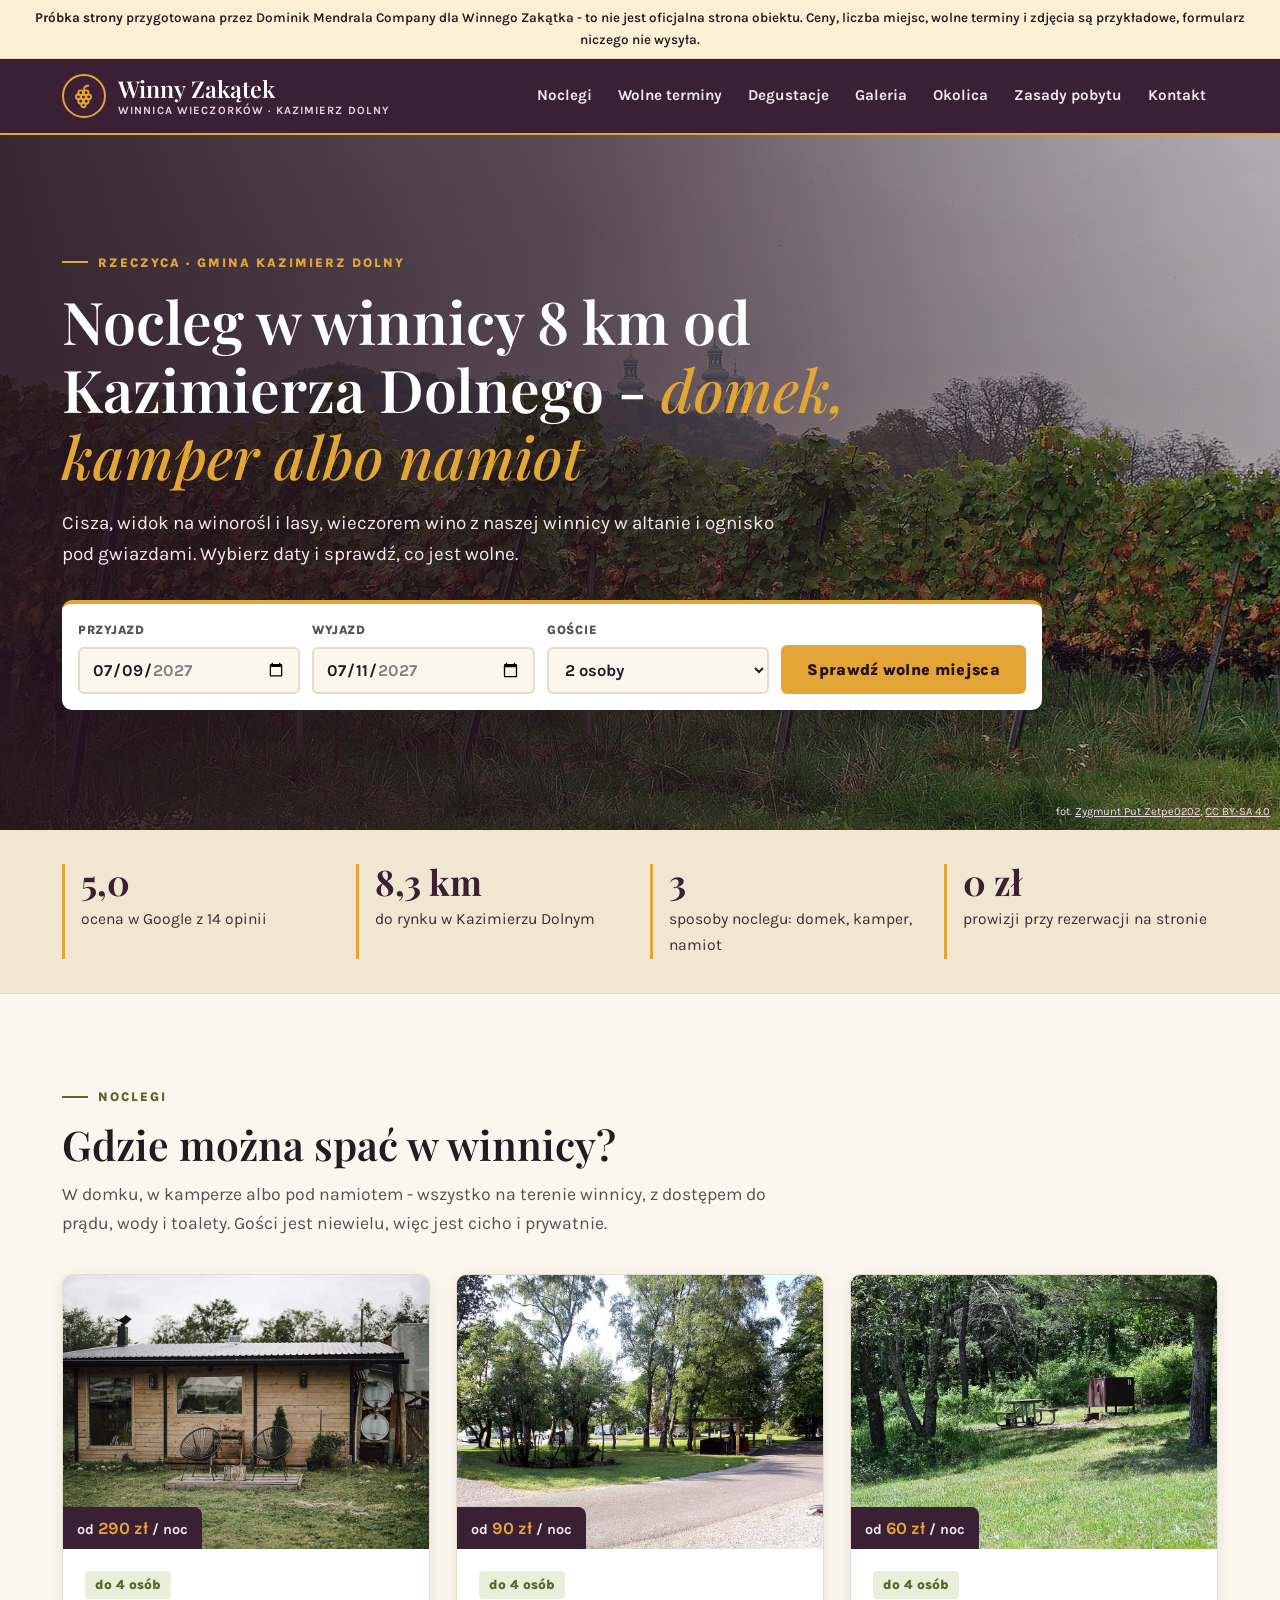
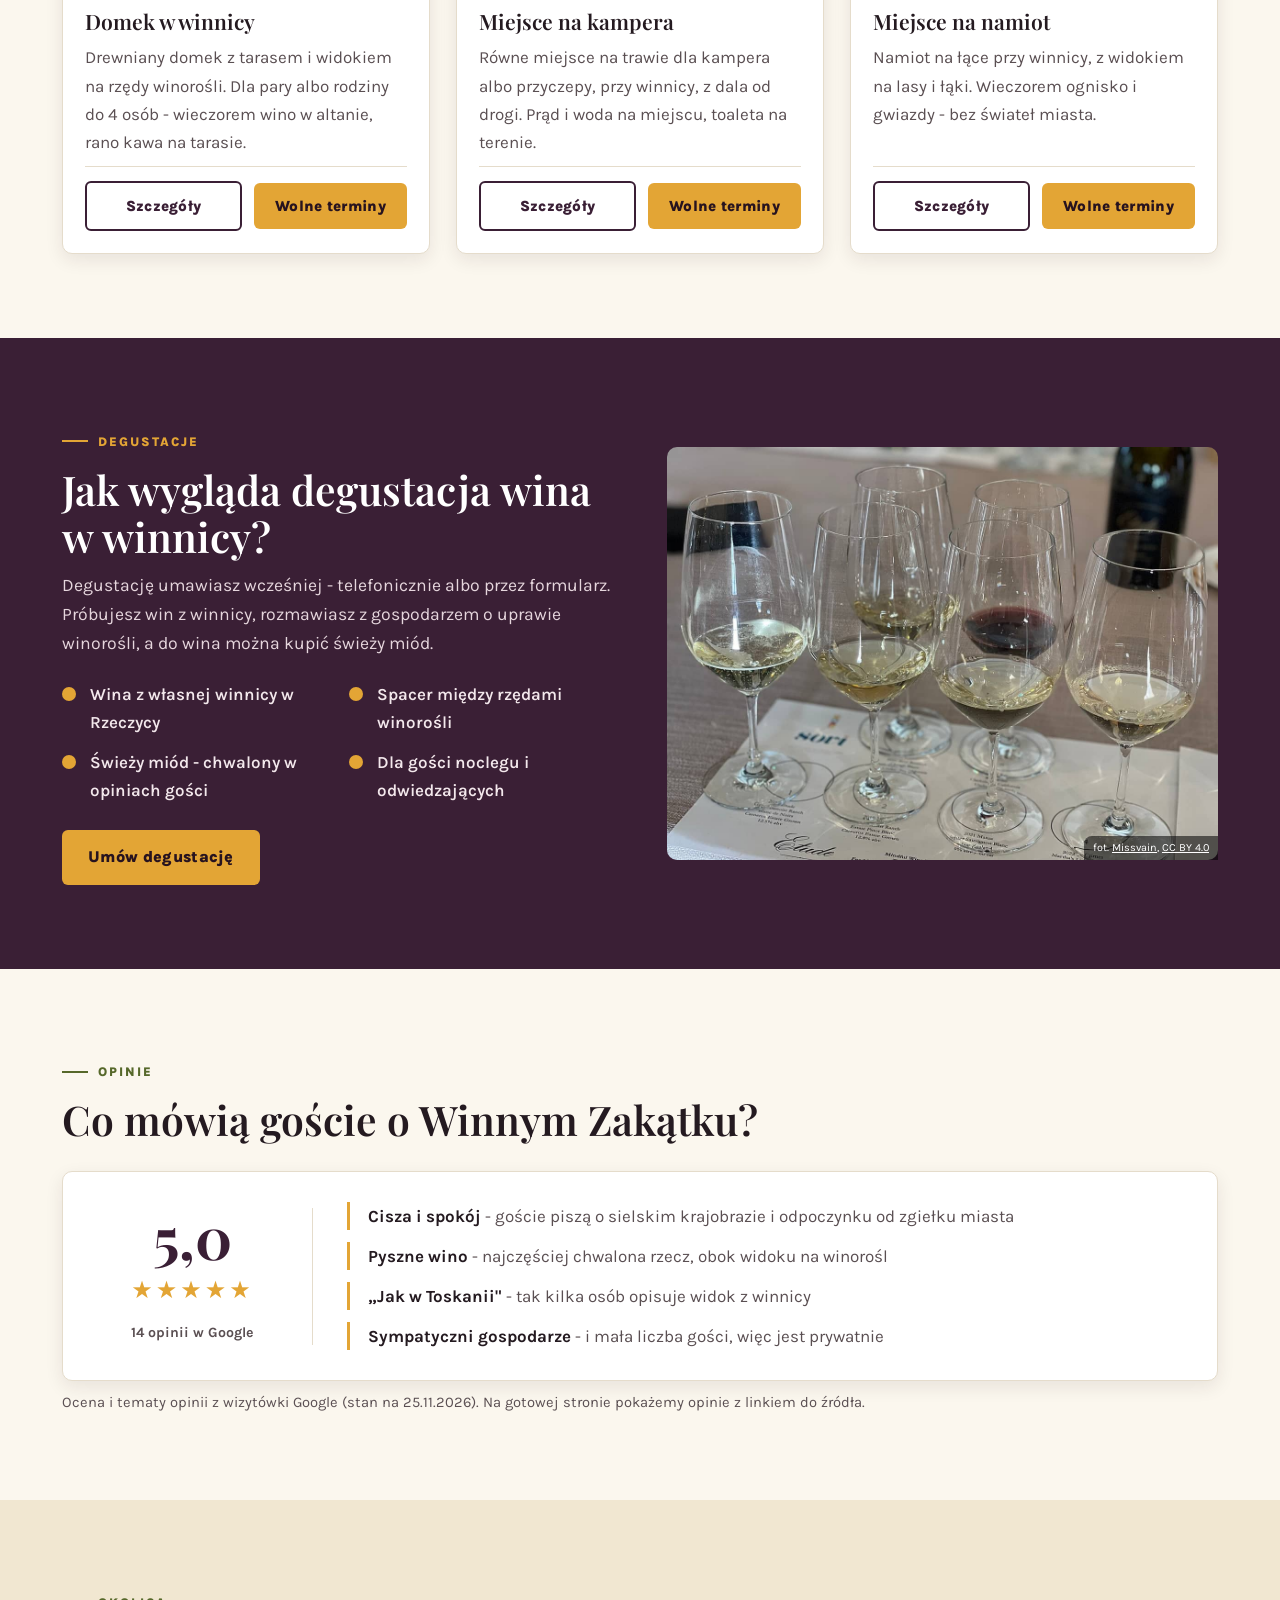
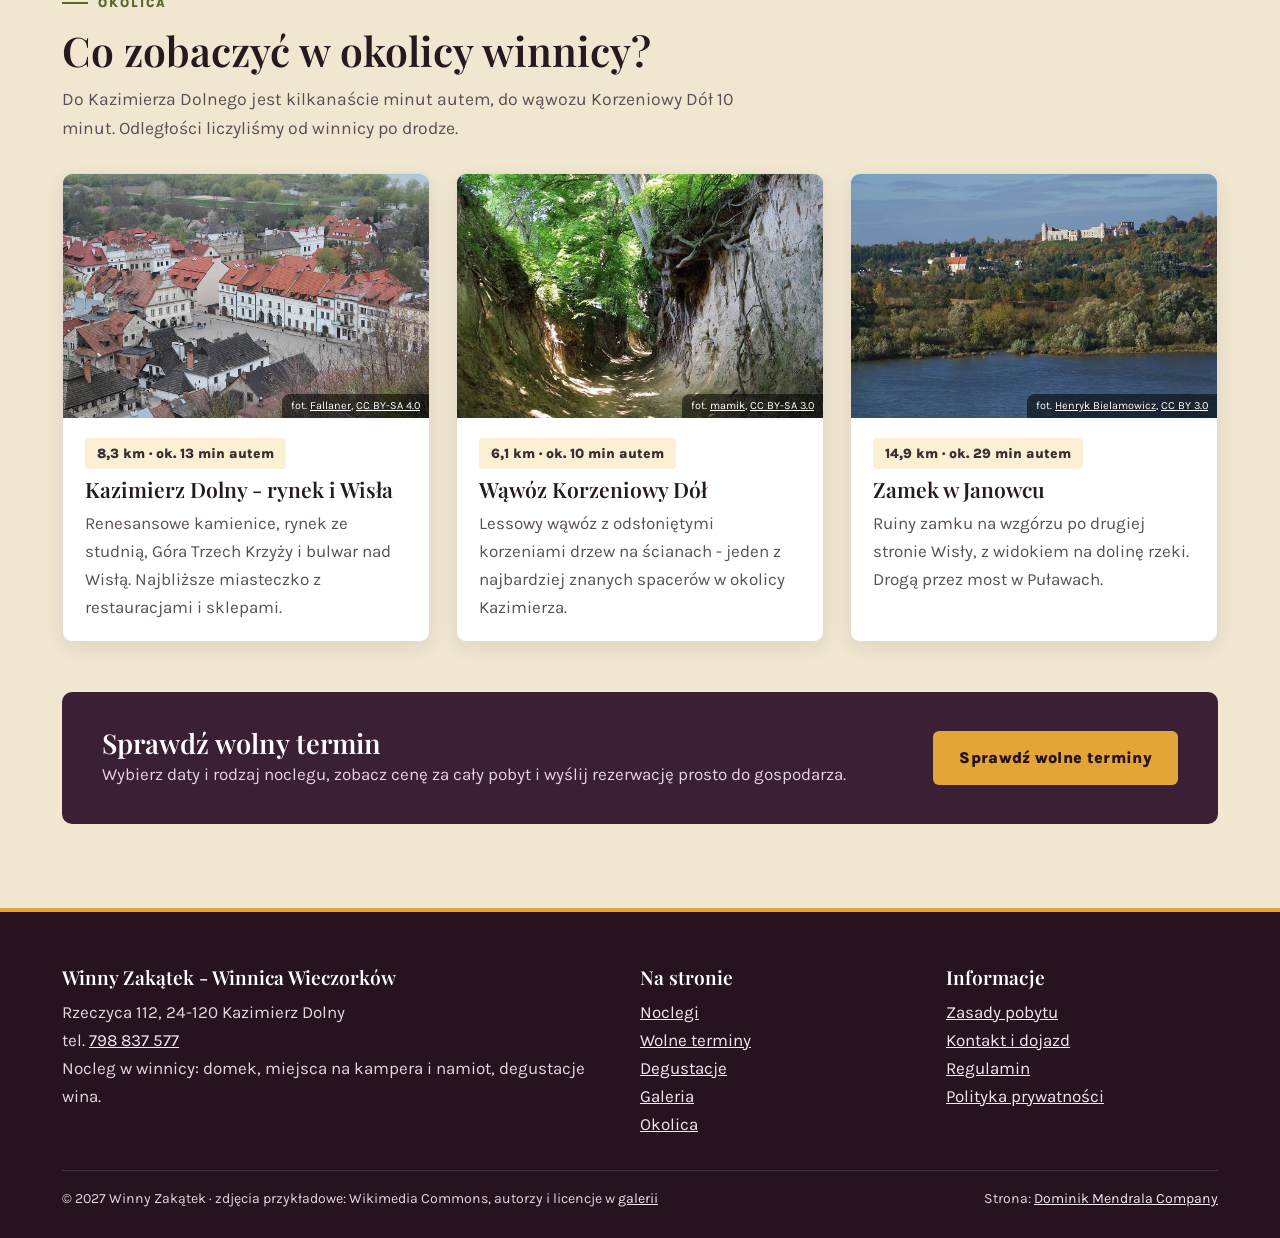
==== index.html @ fa7becdc "Próbka strony (wizualizacja dla klienta) Co-Authored-By: Claude Opus 5.5 <noreply@anthropic.com>" ====
<!DOCTYPE html>
<html lang="pl">
<head>
<meta charset="UTF-8">
<meta name="viewport" content="width=device-width, initial-scale=1">
<title>Noclegi w winnicy koło Kazimierza Dolnego - domek, kamper, namiot</title>
<meta name="description" content="Winny Zakątek w Rzeczycy, 8 km od Kazimierza Dolnego: domek, miejsca na kampera i namiot w winnicy, degustacje wina, ognisko i cisza. Sprawdź wolne terminy.">
<meta name="robots" content="noindex, nofollow">
<link rel="preconnect" href="https://fonts.googleapis.com">
<link rel="preconnect" href="https://fonts.gstatic.com" crossorigin>
<link rel="stylesheet" href="https://fonts.googleapis.com/css2?family=Playfair+Display:ital,wght@0,500;0,600;0,700;1,500&family=Karla:wght@400;500;600;700;800&display=swap">
<link rel="stylesheet" href="assets/style.css?v=20261125b">
</head>
<body data-base="" data-page="start">
<div class="demo-bar"><span class="db-long"><b>Próbka strony</b> przygotowana przez Dominik Mendrala Company dla Winnego Zakątka - to nie jest oficjalna strona obiektu. Ceny, liczba miejsc, wolne terminy i zdjęcia są przykładowe, formularz niczego nie wysyła.</span><span class="db-short"><b>Próbka strony</b> - ceny, terminy i zdjęcia przykładowe</span></div>
<header>
  <div class="wrap nav">
    <a class="logo" href="./" aria-label="Winny Zakątek - strona główna">
      <span class="logo-mark"><svg width="26" height="26" viewBox="0 0 24 24" fill="none" stroke="currentColor" stroke-width="1.8" stroke-linecap="round" stroke-linejoin="round" aria-hidden="true"><path d="M12 6c0-2 1.5-3.5 4-3.5"/><circle cx="9" cy="9" r="2.2"/><circle cx="14" cy="9" r="2.2"/><circle cx="11.5" cy="13" r="2.2"/><circle cx="6.8" cy="12.8" r="2.2"/><circle cx="16.3" cy="12.8" r="2.2"/><circle cx="9" cy="16.8" r="2.2"/><circle cx="14" cy="16.8" r="2.2"/><circle cx="11.5" cy="20.4" r="2"/></svg></span>
      <span class="logo-txt">Winny Zakątek<small>Winnica Wieczorków · Kazimierz Dolny</small></span>
    </a>
    <ul class="menu"><li><a href="noclegi/">Noclegi</a></li><li><a href="rezerwacja/">Wolne terminy</a></li><li><a href="degustacje/">Degustacje</a></li><li><a href="galeria/">Galeria</a></li><li><a href="okolica/">Okolica</a></li><li><a href="zasady-pobytu/">Zasady pobytu</a></li><li><a href="kontakt/">Kontakt</a></li></ul>
    <button class="burger" type="button" aria-label="Menu" aria-expanded="false" onclick="const h=this.closest('header');h.classList.toggle('open');this.setAttribute('aria-expanded',h.classList.contains('open'))"><span></span><span></span><span></span></button>
  </div>
</header>
<main>
<section class="hero">
  <img src="img/winnica-na-wzgorzach.jpg" alt="Rzędy winorośli na wzgórzu w słoneczny dzień" fetchpriority="high" width="1280" height="754" class="hero-bg">
  <div class="wrap">
    <span class="eyebrow light">Rzeczyca · gmina Kazimierz Dolny</span>
    <h1>Nocleg w winnicy 8 km od Kazimierza Dolnego - <em>domek, kamper albo namiot</em></h1>
    <p class="lead">Cisza, widok na winorośl i lasy, wieczorem wino z naszej winnicy w altanie i ognisko pod gwiazdami. Wybierz daty i sprawdź, co jest wolne.</p>
    <form class="search" id="searchForm" action="rezerwacja/" method="get">
      <label>Przyjazd<input type="date" id="sIn" name="in" min="2027-05-01" max="2027-09-30" value="2027-07-09" required></label>
      <label>Wyjazd<input type="date" id="sOut" name="out" min="2027-05-02" max="2027-10-01" value="2027-07-11" required></label>
      <label>Goście
        <select id="sGuests" name="g"><option value="1">1 osoba</option><option value="2" selected>2 osoby</option><option value="3">3 osoby</option><option value="4">4 osoby</option></select>
      </label>
      <button class="btn btn-honey" type="submit">Sprawdź wolne miejsca</button>
    </form>
  </div>
  <span class="hero-credit">fot. <a href="https://commons.wikimedia.org/wiki/File:Vineyard,_W%C4%99drownik%C3%B3w_Av,_Bielany,_Krak%C3%B3w,_Poland.jpeg" rel="nofollow noopener" target="_blank">Zygmunt Put Zetpe0202</a>, <a href="https://creativecommons.org/licenses/by-sa/4.0/" rel="nofollow noopener" target="_blank">CC BY-SA 4.0</a></span>
</section>
<div class="facts"><div class="wrap">
    <div class="fact"><strong>5,0</strong><span>ocena w Google z 14 opinii</span></div>
    <div class="fact"><strong>8,3 km</strong><span>do rynku w Kazimierzu Dolnym</span></div>
    <div class="fact"><strong>3</strong><span>sposoby noclegu: domek, kamper, namiot</span></div>
    <div class="fact"><strong>0 zł</strong><span>prowizji przy rezerwacji na stronie</span></div>
  </div></div>
<section><div class="wrap">
  <span class="eyebrow">Noclegi</span>
  <h2>Gdzie można spać w winnicy?</h2>
  <p class="lead">W domku, w kamperze albo pod namiotem - wszystko na terenie winnicy, z dostępem do prądu, wody i toalety. Gości jest niewielu, więc jest cicho i prywatnie.</p>
  <div class="cards"><article class="card">
    <div class="card-img"><img src="img/domek-drewniany-na-wynajem.jpg" alt="Domek w winnicy" loading="lazy" width="1080" height="720"><span class="price-pill">od <b>290 zł</b> / noc</span></div>
    <div class="card-body"><span class="tag">do 4 osób</span><h3>Domek w winnicy</h3><p>Drewniany domek z tarasem i widokiem na rzędy winorośli. Dla pary albo rodziny do 4 osób - wieczorem wino w altanie, rano kawa na tarasie.</p>
    <div class="card-foot"><a class="btn btn-line" href="noclegi/#a">Szczegóły</a><a class="btn btn-honey" href="rezerwacja/?typ=a">Wolne terminy</a></div></div></article><article class="card">
    <div class="card-img"><img src="img/miejsce-na-kampera.jpg" alt="Miejsce na kampera" loading="lazy" width="1200" height="800"><span class="price-pill">od <b>90 zł</b> / noc</span></div>
    <div class="card-body"><span class="tag">do 4 osób</span><h3>Miejsce na kampera</h3><p>Równe miejsce na trawie dla kampera albo przyczepy, przy winnicy, z dala od drogi. Prąd i woda na miejscu, toaleta na terenie.</p>
    <div class="card-foot"><a class="btn btn-line" href="noclegi/#b">Szczegóły</a><a class="btn btn-honey" href="rezerwacja/?typ=b">Wolne terminy</a></div></div></article><article class="card">
    <div class="card-img"><img src="img/miejsce-na-namiot.jpg" alt="Miejsce na namiot" loading="lazy" width="1200" height="800"><span class="price-pill">od <b>60 zł</b> / noc</span></div>
    <div class="card-body"><span class="tag">do 4 osób</span><h3>Miejsce na namiot</h3><p>Namiot na łące przy winnicy, z widokiem na lasy i łąki. Wieczorem ognisko i gwiazdy - bez świateł miasta.</p>
    <div class="card-foot"><a class="btn btn-line" href="noclegi/#c">Szczegóły</a><a class="btn btn-honey" href="rezerwacja/?typ=c">Wolne terminy</a></div></div></article></div>
</div></section>
<section class="band-plum"><div class="wrap split">
  <div>
    <span class="eyebrow light">Degustacje</span>
    <h2>Jak wygląda degustacja wina w winnicy?</h2>
    <p class="lead">Degustację umawiasz wcześniej - telefonicznie albo przez formularz. Próbujesz win z winnicy, rozmawiasz z gospodarzem o uprawie winorośli, a do wina można kupić świeży miód.</p>
    <ul class="ticks light"><li>Wina z własnej winnicy w Rzeczycy</li><li>Spacer między rzędami winorośli</li><li>Świeży miód - chwalony w opiniach gości</li><li>Dla gości noclegu i odwiedzających</li></ul>
    <p style="margin-top:26px"><a class="btn btn-honey" href="degustacje/">Umów degustację</a></p>
  </div>
  <figure class="ph-fig"><img src="img/degustacja-win-kieliszki.jpg" alt="Kieliszki z białym i czerwonym winem na degustacji" loading="lazy" width="1200" height="900"><figcaption>fot. <a href="https://commons.wikimedia.org/wiki/File:Mindful_wine_tasting_-_February_2023_-_Sarah_Stierch_02.jpg" rel="nofollow noopener" target="_blank">Missvain</a>, <a href="https://creativecommons.org/licenses/by/4.0/" rel="nofollow noopener" target="_blank">CC BY 4.0</a></figcaption></figure>
</div></section>
<section><div class="wrap">
  <span class="eyebrow">Opinie</span>
  <h2>Co mówią goście o Winnym Zakątku?</h2>
  <div class="rating-box">
    <div class="rb-score"><b>5,0</b><span class="stars" aria-hidden="true">★★★★★</span><small>14 opinii w Google</small></div>
    <ul class="rb-topics">
      <li><b>Cisza i spokój</b> - goście piszą o sielskim krajobrazie i odpoczynku od zgiełku miasta</li>
      <li><b>Pyszne wino</b> - najczęściej chwalona rzecz, obok widoku na winorośl</li>
      <li><b>„Jak w Toskanii"</b> - tak kilka osób opisuje widok z winnicy</li>
      <li><b>Sympatyczni gospodarze</b> - i mała liczba gości, więc jest prywatnie</li>
    </ul>
  </div>
  <p class="note">Ocena i tematy opinii z wizytówki Google (stan na 25.11.2026). Na gotowej stronie pokażemy opinie z linkiem do źródła.</p>
</div></section>
<section class="band-loess"><div class="wrap">
  <span class="eyebrow">Okolica</span>
  <h2>Co zobaczyć w okolicy winnicy?</h2>
  <p class="lead">Do Kazimierza Dolnego jest kilkanaście minut autem, do wąwozu Korzeniowy Dół 10 minut. Odległości liczyliśmy od winnicy po drodze.</p>
  <div class="attr-grid"><article class="attr"><figure><img src="img/kazimierz-dolny-panorama.jpg" alt="Rynek w Kazimierzu Dolnym z kamienicami i Wisłą w tle" loading="lazy" width="1200" height="800"><figcaption>fot. <a href="https://commons.wikimedia.org/wiki/File:Kazimierz_Dolny_Market_Square_2017_P02.jpg" rel="nofollow noopener" target="_blank">Fallaner</a>, <a href="https://creativecommons.org/licenses/by-sa/4.0/" rel="nofollow noopener" target="_blank">CC BY-SA 4.0</a></figcaption></figure><div class="attr-body"><span class="km">8,3 km · ok. 13 min autem</span><h3>Kazimierz Dolny - rynek i Wisła</h3><p>Renesansowe kamienice, rynek ze studnią, Góra Trzech Krzyży i bulwar nad Wisłą. Najbliższe miasteczko z restauracjami i sklepami.</p></div></article><article class="attr"><figure><img src="img/wawoz-korzeniowy-dol.jpg" alt="Lessowy wąwóz Korzeniowy Dół z korzeniami drzew na ścianach" loading="lazy" width="1200" height="859"><figcaption>fot. <a href="https://commons.wikimedia.org/wiki/File:Kazimierz_Dolny,_Korzeniowy_D%C3%B3%C5%82_-_fotopolska.eu_(114825).jpg" rel="nofollow noopener" target="_blank">mamik</a>, <a href="https://creativecommons.org/licenses/by-sa/3.0/" rel="nofollow noopener" target="_blank">CC BY-SA 3.0</a></figcaption></figure><div class="attr-body"><span class="km">6,1 km · ok. 10 min autem</span><h3>Wąwóz Korzeniowy Dół</h3><p>Lessowy wąwóz z odsłoniętymi korzeniami drzew na ścianach - jeden z najbardziej znanych spacerów w okolicy Kazimierza.</p></div></article><article class="attr"><figure><img src="img/zamek-w-janowcu.jpg" alt="Ruiny zamku w Janowcu na wzgórzu nad Wisłą" loading="lazy" width="1200" height="861"><figcaption>fot. <a href="https://commons.wikimedia.org/wiki/File:Janowiec,_zamek_(HB1).jpg" rel="nofollow noopener" target="_blank">Henryk Bielamowicz</a>, <a href="https://creativecommons.org/licenses/by/3.0/" rel="nofollow noopener" target="_blank">CC BY 3.0</a></figcaption></figure><div class="attr-body"><span class="km">14,9 km · ok. 29 min autem</span><h3>Zamek w Janowcu</h3><p>Ruiny zamku na wzgórzu po drugiej stronie Wisły, z widokiem na dolinę rzeki. Drogą przez most w Puławach.</p></div></article></div>
  <div class="cta-band"><div><h3>Sprawdź wolny termin</h3><p>Wybierz daty i rodzaj noclegu, zobacz cenę za cały pobyt i wyślij rezerwację prosto do gospodarza.</p></div><a class="btn" href="rezerwacja/">Sprawdź wolne terminy</a></div>
</div></section>
</main>
<footer>
  <div class="wrap">
    <div class="foot">
      <div>
        <h4>Winny Zakątek - Winnica Wieczorków</h4>
        <p>Rzeczyca 112, 24-120 Kazimierz Dolny<br>tel. <a href="tel:+48798837577">798 837 577</a><br>Nocleg w winnicy: domek, miejsca na kampera i namiot, degustacje wina.</p>
      </div>
      <div>
        <h4>Na stronie</h4>
        <p><a href="noclegi/">Noclegi</a><br><a href="rezerwacja/">Wolne terminy</a><br><a href="degustacje/">Degustacje</a><br><a href="galeria/">Galeria</a><br><a href="okolica/">Okolica</a></p>
      </div>
      <div>
        <h4>Informacje</h4>
        <p><a href="zasady-pobytu/">Zasady pobytu</a><br><a href="kontakt/">Kontakt i dojazd</a><br><a href="#">Regulamin</a><br><a href="#">Polityka prywatności</a></p>
      </div>
    </div>
    <div class="copy"><span>© 2027 Winny Zakątek · zdjęcia przykładowe: Wikimedia Commons, autorzy i licencje w <a href="galeria/#zrodla">galerii</a></span><span>Strona: <a href="https://dmcompany.com.pl">Dominik Mendrala Company</a></span></div>
  </div>
</footer>
<a class="btn btn-honey mobile-cta" href="rezerwacja/">Sprawdź wolne terminy</a>

<script src="assets/app.js?v=20261125b"></script>
</body>
</html>
---- assets/style.css ----
/* Wizualizacja - Winny Zakątek (próbka). Śliwka + miód + less, Playfair Display + Karla. */
:root{
  --ink:#241a20; --ink-2:#3a2e33; --muted:#5a4f52; --line:#e5dccb;
  --plum:#3a1f35; --plum-d:#27131f; --plum-l:#efe2ea;
  --honey:#e3a535; --honey-d:#c4871c; --honey-l:#fbefd4;
  --wine:#9b3240; --vine:#56682a; --vine-l:#eaefdc;
  --paper:#fbf7ee; --loess:#f1e7d1; --white:#fff;
  --free:#4b6323; --free-l:#e9f0da; --busy:#9b3240; --busy-l:#f6e1e2;
  --head:"Playfair Display",Georgia,"Times New Roman",serif;
  --body:"Karla",system-ui,-apple-system,"Segoe UI",Arial,sans-serif;
  --r:10px; --r-s:8px; --shadow:0 18px 44px rgba(39,19,31,.16); --shadow-s:0 6px 18px rgba(39,19,31,.09);
}
*{box-sizing:border-box;margin:0;padding:0}
html{scroll-behavior:smooth}
#kalendarz,#resultsHead,.cabin,#cennik{scroll-margin-top:70px}
body{font-family:var(--body);color:var(--ink);background:var(--paper);line-height:1.65;font-size:17px}
img{max-width:100%;display:block}
a{color:inherit}
button,input,select,textarea{font-family:inherit}
h1,h2,h3,h4{font-family:var(--head);font-weight:600;line-height:1.15;color:var(--ink)}
h2{font-size:clamp(1.8rem,3.3vw,2.55rem);margin-bottom:.7rem}
h3{font-size:1.32rem}
.wrap{max-width:1200px;margin:0 auto;padding:0 22px}
section{padding:84px 0}
.lead{color:var(--muted);max-width:720px;font-size:1.1rem}
.eyebrow{display:inline-flex;align-items:center;gap:10px;font-size:.8rem;font-weight:800;letter-spacing:.16em;text-transform:uppercase;color:var(--vine);margin-bottom:14px}
.eyebrow::before{content:"";width:26px;height:2px;background:currentColor}
.eyebrow.light{color:var(--honey)}
.muted{color:var(--muted)}
.sr-only{position:absolute;width:1px;height:1px;overflow:hidden;clip:rect(0 0 0 0)}

/* przyciski */
.btn{display:inline-flex;align-items:center;justify-content:center;gap:8px;border:0;border-radius:6px;padding:14px 26px;font-weight:800;font-size:1rem;cursor:pointer;text-decoration:none;transition:.2s;letter-spacing:.02em}
.btn-honey{background:var(--honey);color:var(--plum-d)}.btn-honey:hover{background:var(--honey-d)}
.btn-line{background:transparent;border:2px solid var(--plum);color:var(--plum);padding:12px 24px}.btn-line:hover{background:var(--plum);color:#fff}
.btn:disabled{opacity:.4;cursor:not-allowed}

/* pasek próbki */
.demo-bar{background:var(--honey-l);color:var(--ink);font-size:.84rem;text-align:center;padding:7px 14px;font-weight:600;border-bottom:1px solid #ecd9a8}
.db-short{display:none}

/* nagłówek - ciemna śliwka */
header{position:sticky;top:0;z-index:50;background:var(--plum);color:#f5ecef;box-shadow:0 2px 0 var(--honey)}
.nav{display:flex;align-items:center;justify-content:space-between;height:74px;gap:18px;position:relative}
.logo{display:flex;align-items:center;gap:12px;text-decoration:none;white-space:nowrap}
.logo-mark{width:44px;height:44px;border-radius:50%;border:2px solid var(--honey);display:grid;place-items:center;color:var(--honey)}
.logo-txt{font-family:var(--head);font-size:1.45rem;line-height:1;color:#fff;font-weight:600}
.logo-txt small{display:block;font-family:var(--body);font-size:.7rem;color:#e6d3db;letter-spacing:.1em;text-transform:uppercase;margin-top:5px;font-weight:700}
.menu{display:flex;gap:2px;list-style:none}
.menu a{display:block;text-decoration:none;font-weight:700;color:#f1e4ea;font-size:.95rem;white-space:nowrap;padding:8px 12px;border-bottom:2px solid transparent}
.menu a:hover{color:var(--honey)}
.menu a.on{color:var(--honey);border-bottom-color:var(--honey)}
.burger{display:none;background:rgba(255,255,255,.1);border:0;width:46px;height:46px;border-radius:8px;cursor:pointer;flex-direction:column;justify-content:center;align-items:center;gap:5px}
.burger span{display:block;width:20px;height:2px;background:#fff;border-radius:2px}
@media(max-width:1120px){
  .menu{display:none}.burger{display:flex}
  header.open .menu{display:flex;flex-direction:column;gap:0;position:absolute;left:-22px;right:-22px;top:74px;background:var(--plum-d);box-shadow:var(--shadow);padding:8px 22px 18px}
  header.open .menu a{padding:14px 6px;font-size:1.1rem;border-bottom:1px solid rgba(255,255,255,.08)}
}

/* hero strony głównej - pełne zdjęcie */
.hero{position:relative;padding:110px 0 120px;color:#fff;overflow:hidden;background:var(--plum-d)}
.hero .hero-bg{position:absolute;inset:0;width:100%;height:100%;object-fit:cover}
.hero::after{content:"";position:absolute;inset:0;background:linear-gradient(90deg,rgba(39,19,31,.9) 0%,rgba(39,19,31,.72) 45%,rgba(39,19,31,.25) 100%)}
.hero .wrap{position:relative;z-index:2}
.hero h1{color:#fff;font-size:clamp(2.3rem,4.6vw,3.8rem);max-width:820px;margin-bottom:18px}
.hero h1 em{color:var(--honey);font-style:italic;font-weight:500}
.hero .lead{color:#f3e8ec;font-size:1.18rem;margin-bottom:30px}
.hero .search{max-width:980px}
.hero-credit{position:absolute;right:10px;bottom:8px;z-index:2;font-size:.7rem;color:#e9dde2}
.hero-credit a{color:#e9dde2}

/* wyszukiwarka */
.search{background:#fff;border-radius:var(--r);box-shadow:var(--shadow);padding:16px;display:grid;grid-template-columns:1fr 1fr 1fr auto;gap:12px;align-items:end;border-top:4px solid var(--honey)}
.search label{display:flex;flex-direction:column;gap:6px;font-size:.78rem;font-weight:800;color:var(--muted);text-transform:uppercase;letter-spacing:.06em}
.search input,.search select{border:2px solid var(--line);border-radius:6px;font-size:1.04rem;font-weight:700;color:var(--ink);padding:11px 12px;background:var(--paper);outline:none;width:100%}
.search input:focus,.search select:focus{border-color:var(--plum)}
.search .btn{padding:15px 26px;white-space:nowrap}
@media(max-width:860px){.search{grid-template-columns:1fr 1fr}.search .btn{grid-column:1/-1;width:100%}.search label:nth-child(3){grid-column:1/-1}}

/* pasek liczb */
.facts{background:var(--loess);padding:34px 0;border-bottom:1px solid var(--line)}
.facts .wrap{display:grid;grid-template-columns:repeat(4,1fr);gap:20px}
.fact{border-left:3px solid var(--honey);padding-left:16px}
.fact strong{display:block;font-family:var(--head);font-size:2.2rem;line-height:1;color:var(--plum)}
.fact span{display:block;margin-top:8px;color:var(--ink-2);font-size:.98rem}

/* karty noclegów */
.cards{display:grid;grid-template-columns:repeat(3,1fr);gap:26px;margin-top:36px}
.card{background:#fff;border-radius:var(--r);overflow:hidden;box-shadow:var(--shadow-s);display:flex;flex-direction:column;border:1px solid var(--line)}
.card-img{position:relative}
.card-img img{width:100%;aspect-ratio:4/3;object-fit:cover;height:auto}
.price-pill{position:absolute;left:0;bottom:0;background:var(--plum);color:#f3e8ec;padding:7px 14px;font-size:.9rem;font-weight:700;border-top-right-radius:8px}
.price-pill b{color:var(--honey);font-size:1.08rem}
.card-body{padding:22px;display:flex;flex-direction:column;gap:10px;flex:1}
.card-body p{color:var(--muted)}
.card-foot{display:flex;align-items:center;justify-content:space-between;gap:12px;margin-top:auto;padding-top:14px;border-top:1px solid var(--line)}
.card-foot .btn{flex:1;white-space:nowrap;padding:11px 14px;font-size:.94rem}
.tag{display:inline-block;background:var(--vine-l);color:var(--vine);font-weight:800;font-size:.84rem;border-radius:4px;padding:3px 10px;width:max-content}

/* sekcje */
.split{display:grid;grid-template-columns:1fr 1fr;gap:54px;align-items:center}
.ph-fig{position:relative;margin:0}
.ph-fig img{width:100%;border-radius:var(--r);aspect-ratio:4/3;object-fit:cover;height:auto}
.ph-fig figcaption,.attr figcaption{position:absolute;right:0;bottom:0;background:rgba(0,0,0,.55);color:#fff;font-size:.68rem;padding:3px 9px;border-top-left-radius:8px;max-width:100%}
.ph-fig figcaption a,.attr figcaption a{color:#fff}
.ticks{list-style:none;display:grid;grid-template-columns:1fr 1fr;gap:12px 22px;margin-top:22px}
.ticks li{padding-left:28px;position:relative;font-weight:600}
.ticks li::before{content:"";position:absolute;left:0;top:7px;width:14px;height:14px;border-radius:50%;background:var(--vine)}
.ticks.light li{color:#f3e8ec}
.ticks.light li::before{background:var(--honey)}
.band-plum{background:var(--plum);color:#f3e8ec}
.band-plum h2{color:#fff}
.band-plum .lead{color:#e6d6dd}
.band-loess{background:var(--loess)}

/* opinie */
.rating-box{margin-top:28px;background:#fff;border-radius:var(--r);padding:30px;display:grid;grid-template-columns:220px 1fr;gap:34px;align-items:center;box-shadow:var(--shadow-s);border:1px solid var(--line)}
.rb-score{text-align:center;border-right:1px solid var(--line);padding-right:20px}
.rb-score b{display:block;font-family:var(--head);font-size:3.6rem;line-height:1;color:var(--plum)}
.stars{display:block;font-size:1.5rem;letter-spacing:3px;color:var(--honey);margin:6px 0}
.rb-score small{color:var(--muted);font-weight:700}
.rb-topics{list-style:none;display:grid;gap:12px}
.rb-topics li{padding-left:18px;border-left:3px solid var(--honey);color:var(--muted)}
.rb-topics b{color:var(--ink)}

/* baner z przyciskiem */
.cta-band{background:var(--plum);color:#fff;border-radius:var(--r);padding:36px 40px;display:flex;justify-content:space-between;align-items:center;gap:22px;flex-wrap:wrap;margin-top:50px}
.cta-band h3{color:#fff;font-size:1.7rem}
.cta-band p{color:#e6d6dd}
.cta-band .btn{background:var(--honey);color:var(--plum-d)}.cta-band .btn:hover{background:#fff}

/* nagłówek podstron - zdjęcie w tle */
.page-hero{position:relative;padding:76px 0 66px;background:var(--plum-d) var(--bg) center/cover no-repeat;color:#fff}
.page-hero::before{content:"";position:absolute;inset:0;background:linear-gradient(90deg,rgba(39,19,31,.92),rgba(39,19,31,.6))}
.page-hero .wrap{position:relative}
.page-hero h1{color:#fff;font-size:clamp(2rem,4vw,3rem);margin-bottom:12px;max-width:820px}
.page-hero p{color:#f0e3e9;font-size:1.1rem;max-width:700px}
.crumbs{font-size:.9rem;color:#e6d6dd;margin-bottom:12px;font-weight:700}
.crumbs a{color:var(--honey)}

/* noclegi - szczegóły */
.cabin{display:grid;grid-template-columns:1.1fr 1fr;gap:44px;align-items:start;padding:54px 0;border-bottom:1px solid var(--line)}
.pics{display:grid;grid-template-columns:1fr 1fr;gap:10px}
.pics img{width:100%;height:100%;object-fit:cover;border-radius:var(--r-s);aspect-ratio:4/3}
.pics img:first-child{grid-column:1/-1;aspect-ratio:16/10}
.equip{columns:2;list-style:none;margin:16px 0 22px}
.equip li{margin-bottom:6px;break-inside:avoid;padding-left:22px;position:relative}
.equip li::before{content:"";position:absolute;left:0;top:10px;width:9px;height:9px;border-radius:50%;background:var(--vine)}
.price-line{color:var(--muted)}
.price-line b{font-family:var(--head);font-size:1.8rem;color:var(--plum)}

/* tabele */
table{width:100%;border-collapse:separate;border-spacing:0;margin-top:22px;background:#fff;border-radius:var(--r-s);overflow:hidden;box-shadow:var(--shadow-s)}
th,td{text-align:left;padding:14px 18px;border-bottom:1px solid var(--line);vertical-align:top}
tr:last-child th,tr:last-child td{border-bottom:0}
thead th{background:var(--plum);color:#fff;font-weight:700}
tbody th{width:34%;font-weight:800}
.note{font-size:.92rem;color:var(--muted);margin-top:10px}

/* rezerwacja */
.steps{display:flex;gap:10px;flex-wrap:wrap;margin-bottom:20px}
.steps span{background:#fff;border:1px solid var(--line);border-radius:6px;padding:8px 16px;font-weight:800;font-size:.92rem;color:var(--muted)}
.steps span b{display:inline-grid;place-items:center;width:24px;height:24px;border-radius:50%;background:var(--plum);color:#fff;margin-right:8px;font-size:.8rem}
.search.inline{box-shadow:var(--shadow-s)}
.results-head{margin-top:36px;font-size:1.4rem}
.results{display:grid;gap:18px;margin-top:16px}
.result{display:grid;grid-template-columns:250px 1fr 250px;background:#fff;border-radius:var(--r);overflow:hidden;box-shadow:var(--shadow-s);border:1px solid var(--line)}
.result img{width:100%;height:100%;min-height:180px;object-fit:cover}
.r-body{padding:20px 22px;display:flex;flex-direction:column;gap:6px}
.r-body ul{list-style:none;color:var(--muted);font-size:.98rem}
.r-body li::before{content:"· ";color:var(--vine);font-weight:800}
.r-side{padding:20px 22px;display:flex;flex-direction:column;justify-content:center;align-items:flex-end;text-align:right;gap:10px;background:var(--paper)}
.r-side .total{font-family:var(--head);font-size:1.85rem;line-height:1;color:var(--plum)}
.r-side small{color:var(--muted);font-size:.88rem}
.result.taken img{filter:grayscale(.8);opacity:.6}
.avail{font-size:.86rem;font-weight:800;border-radius:4px;padding:4px 12px}
.avail.free{background:var(--free-l);color:var(--free)}
.avail.taken{background:var(--busy-l);color:var(--busy)}
@media(max-width:900px){.result{grid-template-columns:1fr}.result img{max-height:220px}.r-side{align-items:flex-start;text-align:left}}

/* kalendarz */
.cal-box{background:#fff;border-radius:var(--r);box-shadow:var(--shadow);padding:28px;margin-top:28px;display:grid;grid-template-columns:1fr 330px;gap:32px}
.tabs{display:flex;gap:8px;margin-bottom:18px;overflow-x:auto;padding-bottom:4px}
.tab{border:2px solid var(--line);background:#fff;border-radius:6px;padding:9px 16px;font-weight:800;cursor:pointer;font-size:.94rem;color:var(--ink);white-space:nowrap}
.tab.on{border-color:var(--plum);background:var(--plum);color:#fff}
.cal-head{display:flex;align-items:center;justify-content:space-between;margin-bottom:12px}
.cal-head strong{font-family:var(--head);font-size:1.2rem}
.cal-head button{width:44px;height:44px;border-radius:50%;border:2px solid var(--line);background:#fff;font-size:1.3rem;cursor:pointer;color:var(--ink)}
.cal-head button:disabled{opacity:.3;cursor:default}
.months{display:grid;grid-template-columns:1fr 1fr;gap:30px}
.month h4{text-align:center;font-size:1.15rem;margin-bottom:10px;text-transform:capitalize}
.grid{display:grid;grid-template-columns:repeat(7,1fr);gap:4px}
.dow{text-align:center;font-size:.76rem;font-weight:800;color:var(--muted);padding:4px 0;text-transform:uppercase}
.day{aspect-ratio:1;display:flex;flex-direction:column;align-items:center;justify-content:center;border-radius:6px;font-size:.96rem;font-weight:700;cursor:pointer;border:0;background:var(--paper);color:var(--ink);line-height:1.1}
.day small{font-size:.6rem;font-weight:700;color:var(--free);margin-top:2px}
.day.hot small{color:var(--wine)}
.day:hover:not(:disabled){outline:2px solid var(--plum)}
.day.empty{background:transparent;cursor:default}
.day.busy{background:repeating-linear-gradient(135deg,#efe9dd,#efe9dd 4px,#e4dccb 4px,#e4dccb 8px);color:#a39785;text-decoration:line-through;cursor:not-allowed}
.day.off{background:transparent;color:#cbbfae;cursor:not-allowed}
.day.in-range{background:var(--plum-l);color:var(--plum);border-radius:3px}
.day.start,.day.end{background:var(--plum);color:#fff}
.day.start small,.day.end small,.day.in-range small{color:inherit}
.legend{display:flex;flex-wrap:wrap;gap:16px;margin-top:16px;font-size:.9rem;color:var(--muted)}
.legend i{display:inline-block;width:15px;height:15px;border-radius:4px;vertical-align:-3px;margin-right:6px}
.sync{margin-top:16px;background:var(--honey-l);border-radius:8px;padding:12px 16px;font-size:.95rem;font-weight:600}
.summary{background:var(--paper);border:1px solid var(--line);border-radius:var(--r-s);padding:22px;align-self:start;position:sticky;top:96px}
.summary h3{margin-bottom:12px}
.direct{background:var(--free-l);color:var(--free);font-weight:800;font-size:.9rem;border-radius:6px;padding:9px 12px;margin-bottom:12px}
.sum-row{display:flex;justify-content:space-between;gap:10px;padding:8px 0;border-bottom:1px dashed #d9ccb4}
.sum-row span:first-child{color:var(--muted)}
.sum-row span:last-child{text-align:right;font-weight:700}
.sum-total{display:flex;justify-content:space-between;align-items:baseline;margin:16px 0}
.sum-total b{font-family:var(--head);font-size:1.9rem;color:var(--plum)}
.summary .btn{width:100%}
.hint{font-size:.9rem;color:var(--muted);margin-top:12px}
@media(max-width:980px){.cal-box{grid-template-columns:1fr;padding:18px}.summary{position:static}}
@media(max-width:640px){.months{grid-template-columns:1fr}.months .month:nth-child(2){display:none}}

/* galeria */
.gallery{display:grid;grid-template-columns:repeat(3,1fr);gap:12px;margin-top:10px}
.gallery button{border:0;padding:0;cursor:zoom-in;border-radius:var(--r-s);overflow:hidden;background:var(--loess);aspect-ratio:4/3}
.gallery button.tall{grid-row:span 2;aspect-ratio:auto}
.gallery img{width:100%;height:100%;object-fit:cover;transition:.35s}
.gallery button:hover img{transform:scale(1.04)}
.lightbox{position:fixed;inset:0;background:rgba(24,12,20,.94);display:none;align-items:center;justify-content:center;z-index:100;padding:20px}
.lightbox.on{display:flex}
.lightbox img{max-height:86vh;border-radius:8px}
.lb-btn{position:absolute;top:50%;transform:translateY(-50%);background:rgba(255,255,255,.16);color:#fff;border:0;width:54px;height:54px;border-radius:50%;font-size:1.7rem;cursor:pointer}
.lb-prev{left:18px}.lb-next{right:18px}
.lb-close{position:absolute;top:16px;right:20px;background:none;border:0;color:#fff;font-size:2.2rem;cursor:pointer}
.mini-gal{display:grid;grid-template-columns:repeat(3,1fr);gap:14px;margin-top:34px}
.mini-gal img{aspect-ratio:1}

/* okolica */
.attr-grid{display:grid;grid-template-columns:repeat(3,1fr);gap:26px;margin-top:30px}
.attr-grid.two-col{grid-template-columns:1fr 1fr}
.attr{background:#fff;border-radius:var(--r);overflow:hidden;box-shadow:var(--shadow-s);display:flex;flex-direction:column;border:1px solid var(--line)}
.attr figure{position:relative;margin:0}
.attr img{width:100%;aspect-ratio:3/2;object-fit:cover;height:auto}
.attr-body{padding:20px 22px;display:flex;flex-direction:column;gap:8px}
.attr-body p{color:var(--muted)}
.km{display:inline-block;background:var(--honey-l);color:var(--ink-2);font-weight:800;font-size:.86rem;border-radius:4px;padding:4px 12px;width:max-content;max-width:100%}
.map{border-radius:var(--r);overflow:hidden;margin-top:24px;box-shadow:var(--shadow-s);background:var(--loess)}
.map iframe{display:block;width:100%;height:380px;border:0}
.credits{font-size:.88rem;color:var(--muted);margin-top:34px}
.credits a{color:var(--muted)}

/* FAQ */
details{background:#fff;border-radius:var(--r-s);padding:18px 22px;margin-top:12px;box-shadow:var(--shadow-s);border:1px solid var(--line)}
summary{font-weight:800;cursor:pointer;font-size:1.05rem}
details p{margin-top:10px;color:var(--muted)}

/* kontakt */
.contact-grid{display:grid;grid-template-columns:1fr 1.2fr;gap:36px;align-items:start}
.contact-card{background:#fff;border-radius:var(--r);padding:28px;box-shadow:var(--shadow-s);display:flex;flex-direction:column;gap:16px;border:1px solid var(--line)}
.contact-card b{display:block;font-size:.8rem;text-transform:uppercase;letter-spacing:.08em;color:var(--vine)}
.ph{color:var(--muted);font-style:italic}

/* stopka */
footer{background:var(--plum-d);color:#e6d6dd;padding:54px 0 28px;border-top:4px solid var(--honey)}
.foot{display:grid;grid-template-columns:2fr 1fr 1fr;gap:34px}
footer h4{font-size:1.2rem;margin-bottom:10px;color:#fff}
footer a{color:#f3e8ec}
.copy{border-top:1px solid rgba(255,255,255,.12);margin-top:32px;padding-top:16px;font-size:.88rem;display:flex;justify-content:space-between;flex-wrap:wrap;gap:10px}

/* okna formularzy */
.modal{position:fixed;inset:0;background:rgba(24,12,20,.6);display:none;align-items:center;justify-content:center;z-index:120;padding:16px}
.modal.on{display:flex}
.modal-box{background:#fff;border-radius:var(--r);max-width:520px;width:100%;max-height:92vh;overflow:auto;padding:28px;position:relative;border-top:5px solid var(--honey)}
.modal-box .x{position:absolute;top:12px;right:18px;border:0;background:none;font-size:1.8rem;cursor:pointer;color:var(--muted)}
.mini{background:var(--paper);border-radius:8px;padding:12px 14px;margin-top:10px}
.f{display:flex;flex-direction:column;gap:6px;margin-top:12px;font-size:.94rem;font-weight:700}
.f input,.f textarea,.f select{border:2px solid var(--line);border-radius:6px;padding:12px;font:inherit;font-weight:500;background:var(--paper);width:100%}
.two{display:grid;grid-template-columns:1fr 1fr;gap:12px}
.addon{background:var(--honey-l);border-radius:8px;padding:12px 14px;margin-top:14px}
.chk-big{display:flex;gap:10px;align-items:flex-start;cursor:pointer}
.chk-big input{width:20px;height:20px;margin-top:3px;accent-color:var(--plum)}
.chk-big small{color:var(--muted);font-weight:600}
.chk{display:flex;gap:8px;align-items:flex-start;font-size:.88rem;color:var(--muted);margin-top:12px}
.modal-total{border-top:1px solid var(--line);padding-top:12px}
.ok-msg{display:none;text-align:center;padding:20px 0}
.ok-msg .ico{width:66px;height:66px;border-radius:50%;background:var(--free-l);color:var(--free);display:grid;place-items:center;font-size:2rem;margin:0 auto 12px}

.mobile-cta{display:none}

@media(max-width:980px){
  .split,.contact-grid{grid-template-columns:1fr;gap:30px}
  .cards,.attr-grid{grid-template-columns:1fr 1fr}
  .cabin{grid-template-columns:1fr;gap:24px}
  .facts .wrap{grid-template-columns:1fr 1fr}
  .foot{grid-template-columns:1fr}
  .rating-box{grid-template-columns:1fr}
  .rb-score{border-right:0;border-bottom:1px solid var(--line);padding:0 0 18px}
}

/* telefon */
@media(max-width:700px){
  body{font-size:17.5px}
  section{padding:50px 0}
  h2{font-size:1.75rem}
  .lead{font-size:1.07rem;color:#4a3f43}
  .demo-bar{font-size:.8rem;padding:6px 10px}
  .db-long{display:none}.db-short{display:inline}
  .nav{height:66px}
  header.open .menu{top:66px}
  .logo-mark{width:40px;height:40px}
  .logo-txt{font-size:1.28rem}
  .logo-txt small{font-size:.64rem}
  .hero{padding:46px 0 54px}
  .hero::after{background:linear-gradient(180deg,rgba(39,19,31,.82),rgba(39,19,31,.9))}
  .hero h1{font-size:2.05rem}
  .hero .lead{font-size:1.07rem;margin-bottom:22px}
  .search{padding:14px;gap:10px}
  .search input,.search select{font-size:1.05rem;padding:12px}
  .cards,.attr-grid,.attr-grid.two-col{grid-template-columns:1fr;gap:20px}
  .fact strong{font-size:1.8rem}
  .ticks{grid-template-columns:1fr}
  .rating-box{padding:22px}
  .cta-band{padding:26px 22px}.cta-band .btn{width:100%}
  .page-hero{padding:44px 0 40px}
  .page-hero h1{font-size:1.9rem}
  .page-hero p{font-size:1.1rem}
  .eyebrow{font-size:.74rem;letter-spacing:.12em}
  .steps{display:grid;grid-template-columns:repeat(3,1fr);gap:6px}
  .steps span{padding:8px 6px;font-size:.8rem;text-align:center;line-height:1.25}
  .steps span b{display:grid;margin:0 auto 4px}
  .cabin{padding:34px 0}
  .equip{columns:1}
  .gallery{grid-template-columns:1fr 1fr;gap:8px}
  .gallery button.tall{grid-row:auto;aspect-ratio:4/3}
  .mini-gal{grid-template-columns:1fr;gap:12px}
  .mini-gal img{aspect-ratio:4/3}
  .tab{padding:8px 13px;font-size:.92rem}
  .cal-head strong{font-size:.98rem;text-align:center}
  body[data-page="rezerwacja"] .mobile-cta{display:none}
  body[data-page="rezerwacja"] footer{padding-bottom:28px}
  .day{font-size:1rem}
  .r-side .btn{width:100%}
  th,td{display:block;width:100%;padding:10px 16px}
  tbody th{border-bottom:0;padding-bottom:0;width:100%;padding-top:12px}
  thead{display:none}
  td[data-label]{display:flex;justify-content:space-between;gap:12px;padding:6px 16px}
  td[data-label]::before{content:attr(data-label);color:var(--muted);font-weight:600}
  tr{display:block;border-bottom:1px solid var(--line);padding-bottom:8px}
  td{border-bottom:0}
  .card-foot{flex-direction:column;align-items:stretch}
  .card-foot .btn,.split .btn,.contact-card .btn{width:100%}
  .two{grid-template-columns:1fr}
  .map iframe{height:300px}
  .mobile-cta{display:flex;position:fixed;left:10px;right:10px;bottom:10px;z-index:60;box-shadow:var(--shadow);padding:15px}
  footer{padding-bottom:96px}
  .hero-credit{font-size:.62rem}
}
.cal-box>*,.cards>*,.attr-grid>*,.results>*,.split>*,.contact-grid>*,.cabin>*,.result>*,.rating-box>*,.search>*{min-width:0}
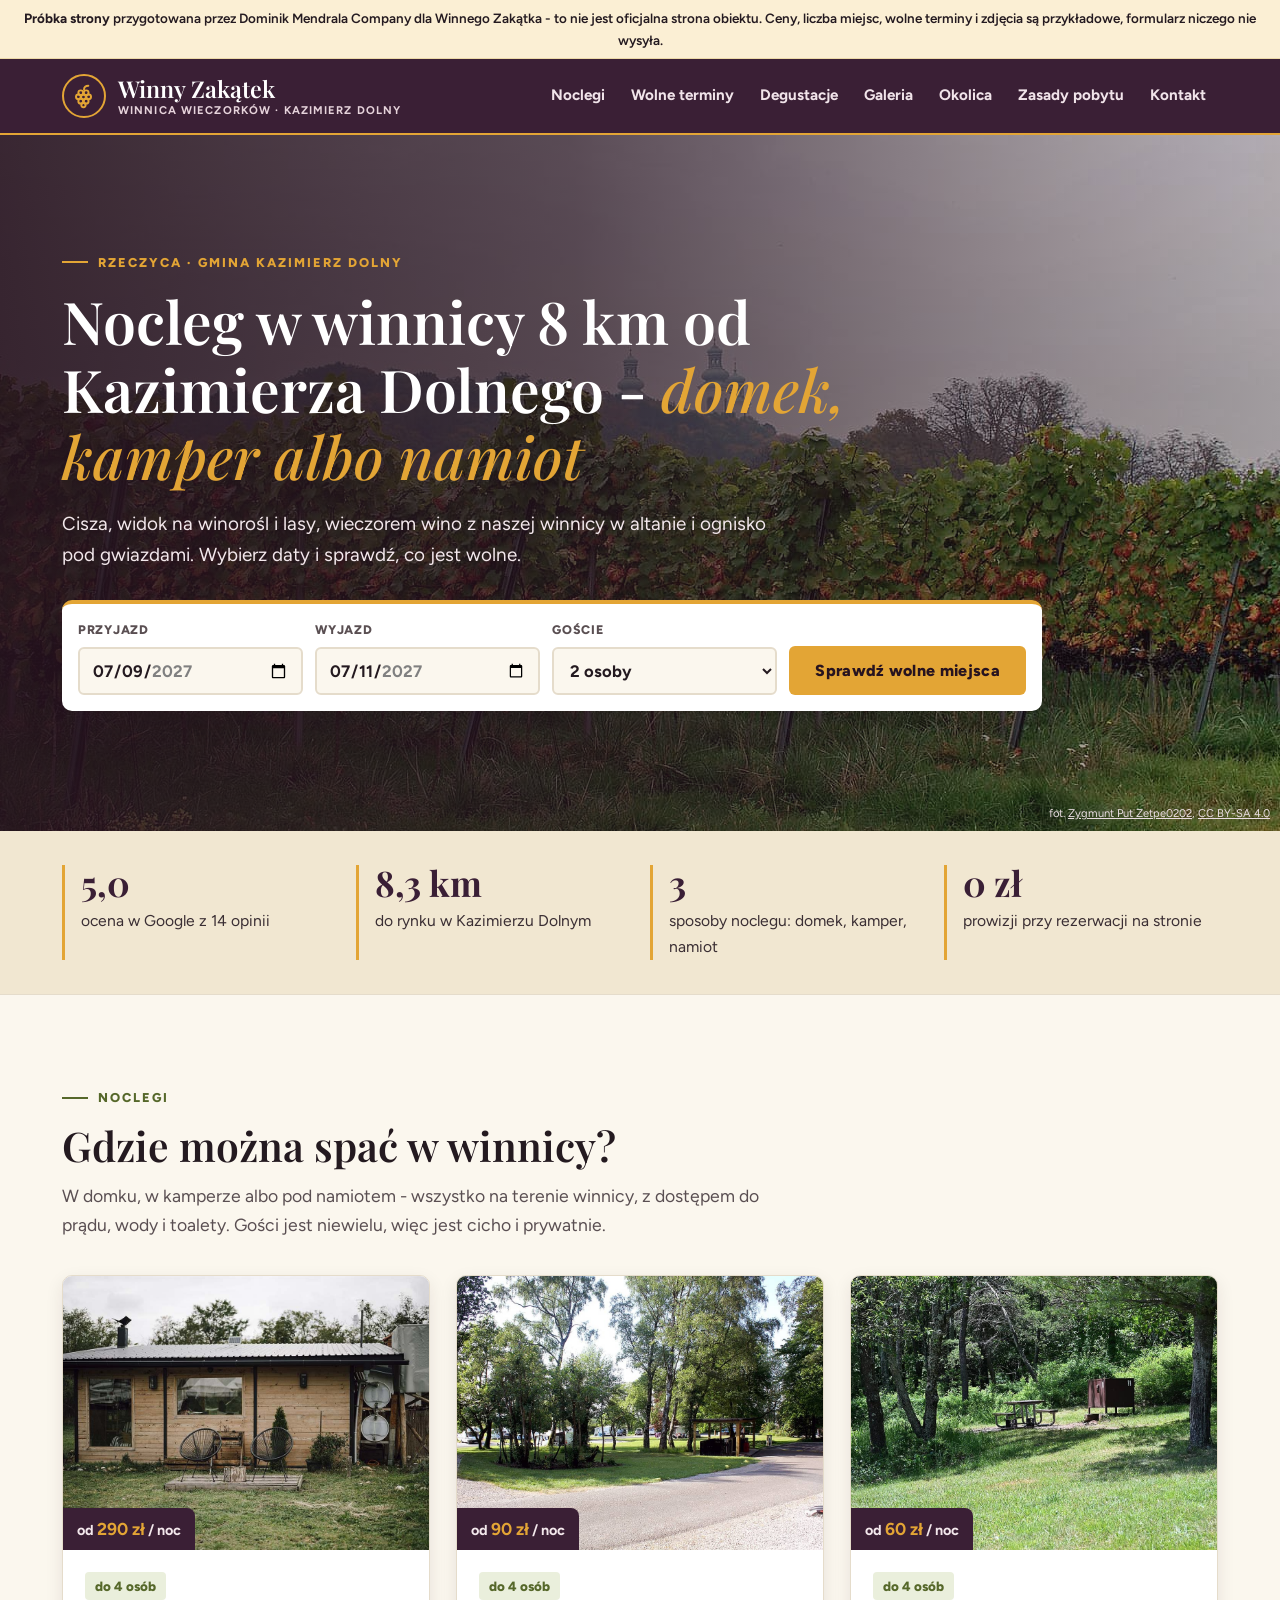
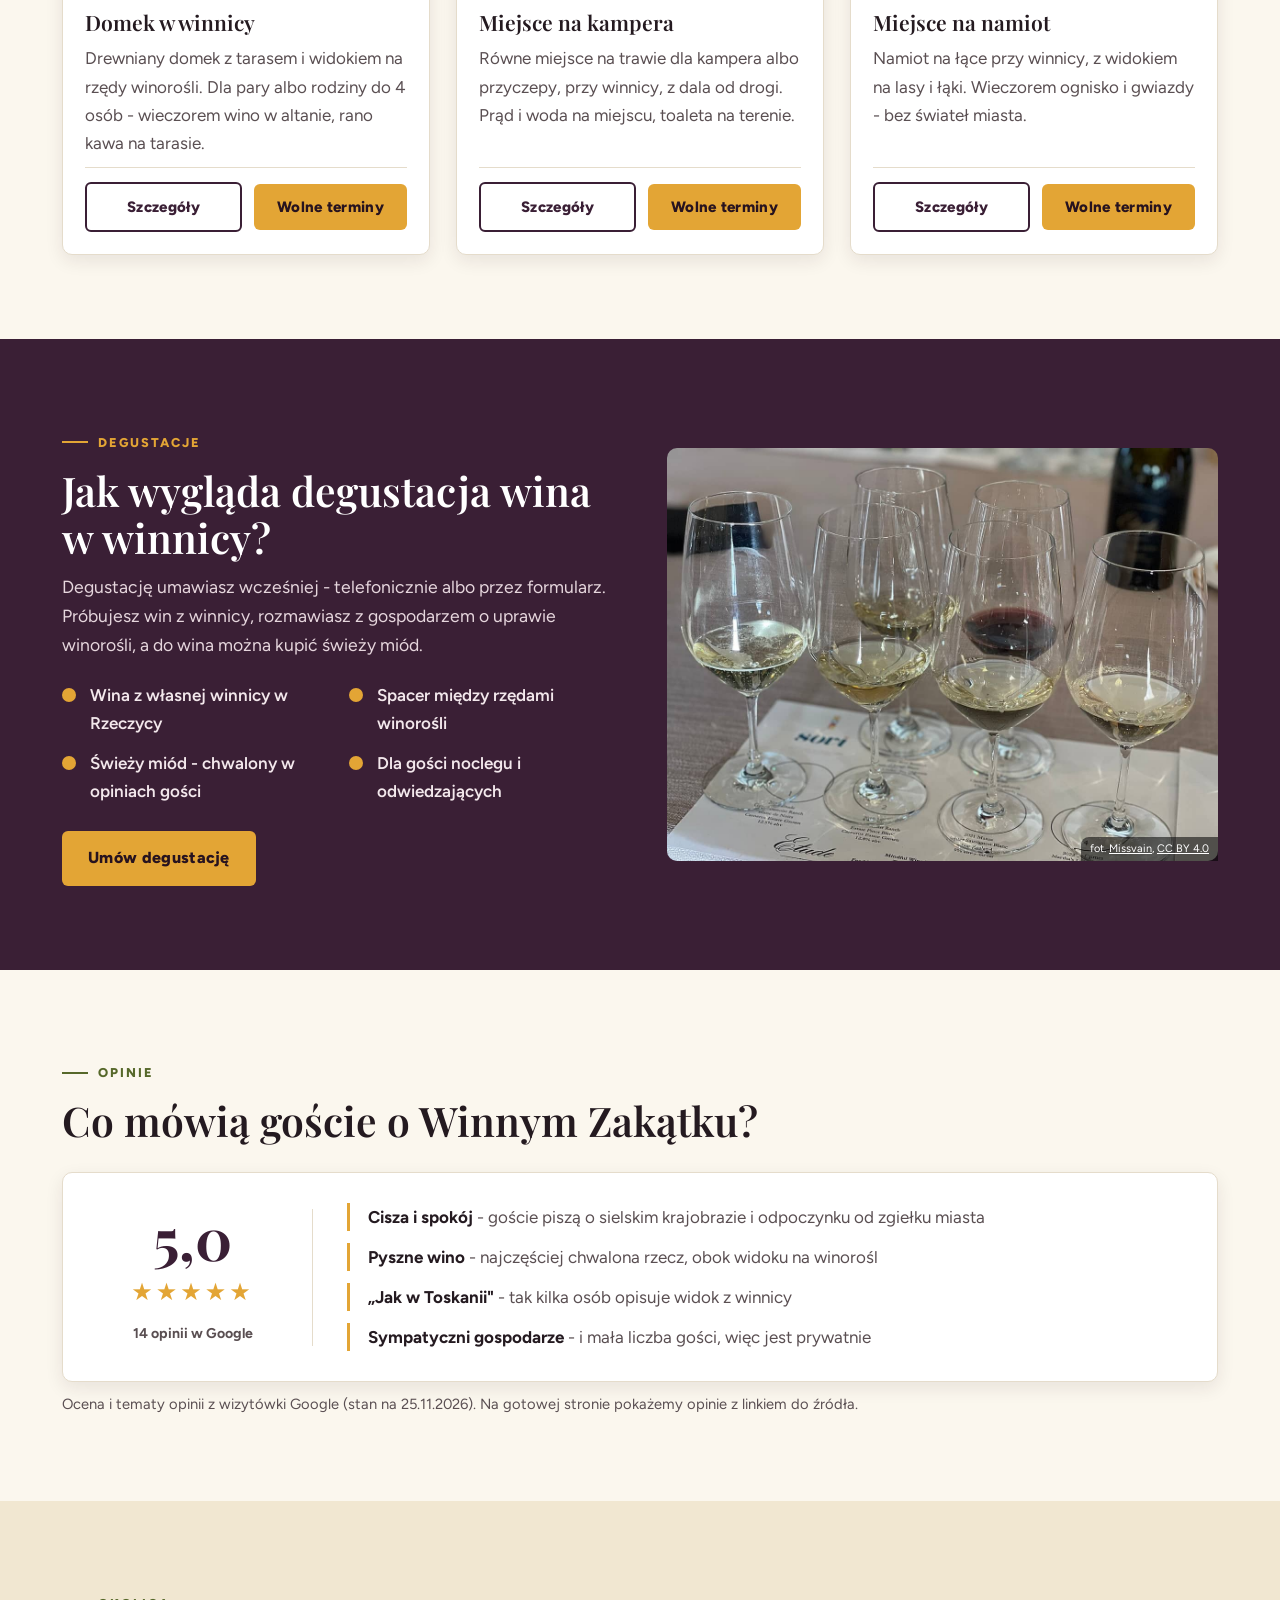
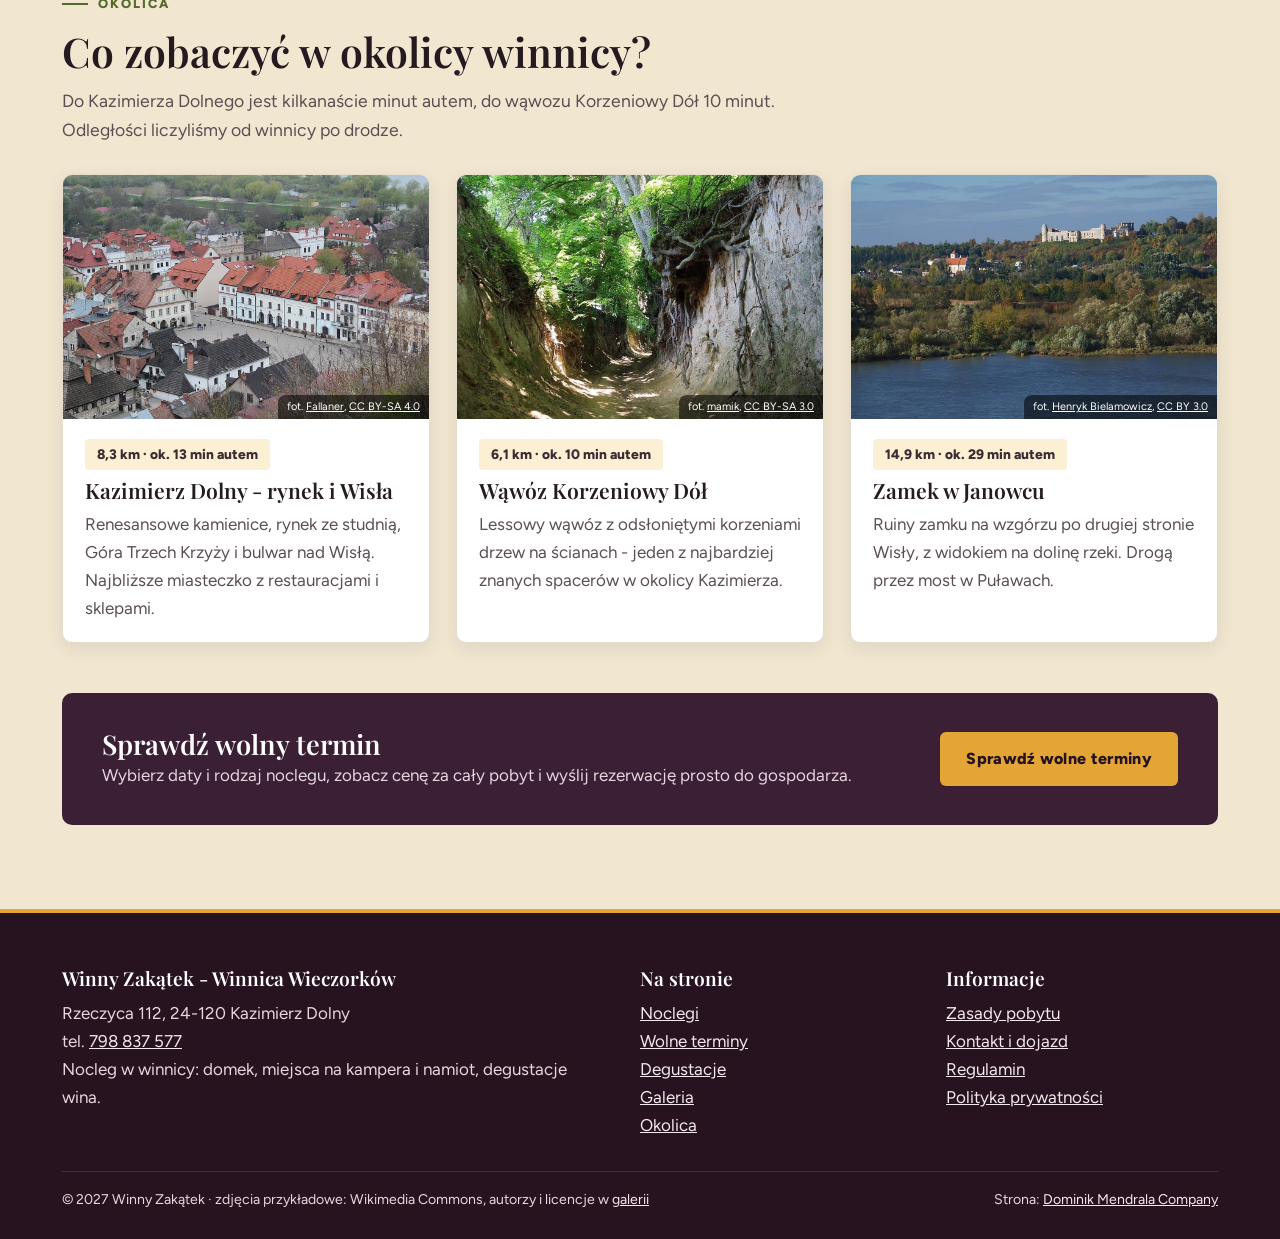
==== commit a96ca123: "Aktualizacja próbki strony Co-Authored-By: Claude Opus 5.5 <noreply@anthropic.com>" ====
--- a/index.html
+++ b/index.html
@@ -8,8 +8,8 @@
 <meta name="robots" content="noindex, nofollow">
 <link rel="preconnect" href="https://fonts.googleapis.com">
 <link rel="preconnect" href="https://fonts.gstatic.com" crossorigin>
-<link rel="stylesheet" href="https://fonts.googleapis.com/css2?family=Playfair+Display:ital,wght@0,500;0,600;0,700;1,500&family=Karla:wght@400;500;600;700;800&display=swap">
-<link rel="stylesheet" href="assets/style.css?v=20261125b">
+<link rel="stylesheet" href="https://fonts.googleapis.com/css2?family=Playfair+Display:ital,wght@0,500;0,600;0,700;1,500&family=Figtree:wght@400;500;600;700;800&display=swap">
+<link rel="stylesheet" href="assets/style.css?v=20261125e">
 </head>
 <body data-base="" data-page="start">
 <div class="demo-bar"><span class="db-long"><b>Próbka strony</b> przygotowana przez Dominik Mendrala Company dla Winnego Zakątka - to nie jest oficjalna strona obiektu. Ceny, liczba miejsc, wolne terminy i zdjęcia są przykładowe, formularz niczego nie wysyła.</span><span class="db-short"><b>Próbka strony</b> - ceny, terminy i zdjęcia przykładowe</span></div>
@@ -115,6 +115,6 @@
 </footer>
 <a class="btn btn-honey mobile-cta" href="rezerwacja/">Sprawdź wolne terminy</a>
 
-<script src="assets/app.js?v=20261125b"></script>
+<script src="assets/app.js?v=20261125e"></script>
 </body>
 </html>
--- a/assets/style.css
+++ b/assets/style.css
@@ -1,4 +1,4 @@
-/* Wizualizacja - Winny Zakątek (próbka). Śliwka + miód + less, Playfair Display + Karla. */
+/* Wizualizacja - Winny Zakątek (próbka). Śliwka + miód + less, Playfair Display + Figtree. */
 :root{
   --ink:#241a20; --ink-2:#3a2e33; --muted:#5a4f52; --line:#e5dccb;
   --plum:#3a1f35; --plum-d:#27131f; --plum-l:#efe2ea;
@@ -7,7 +7,7 @@
   --paper:#fbf7ee; --loess:#f1e7d1; --white:#fff;
   --free:#4b6323; --free-l:#e9f0da; --busy:#9b3240; --busy-l:#f6e1e2;
   --head:"Playfair Display",Georgia,"Times New Roman",serif;
-  --body:"Karla",system-ui,-apple-system,"Segoe UI",Arial,sans-serif;
+  --body:"Figtree",system-ui,-apple-system,"Segoe UI",Arial,sans-serif;
   --r:10px; --r-s:8px; --shadow:0 18px 44px rgba(39,19,31,.16); --shadow-s:0 6px 18px rgba(39,19,31,.09);
 }
 *{box-sizing:border-box;margin:0;padding:0}
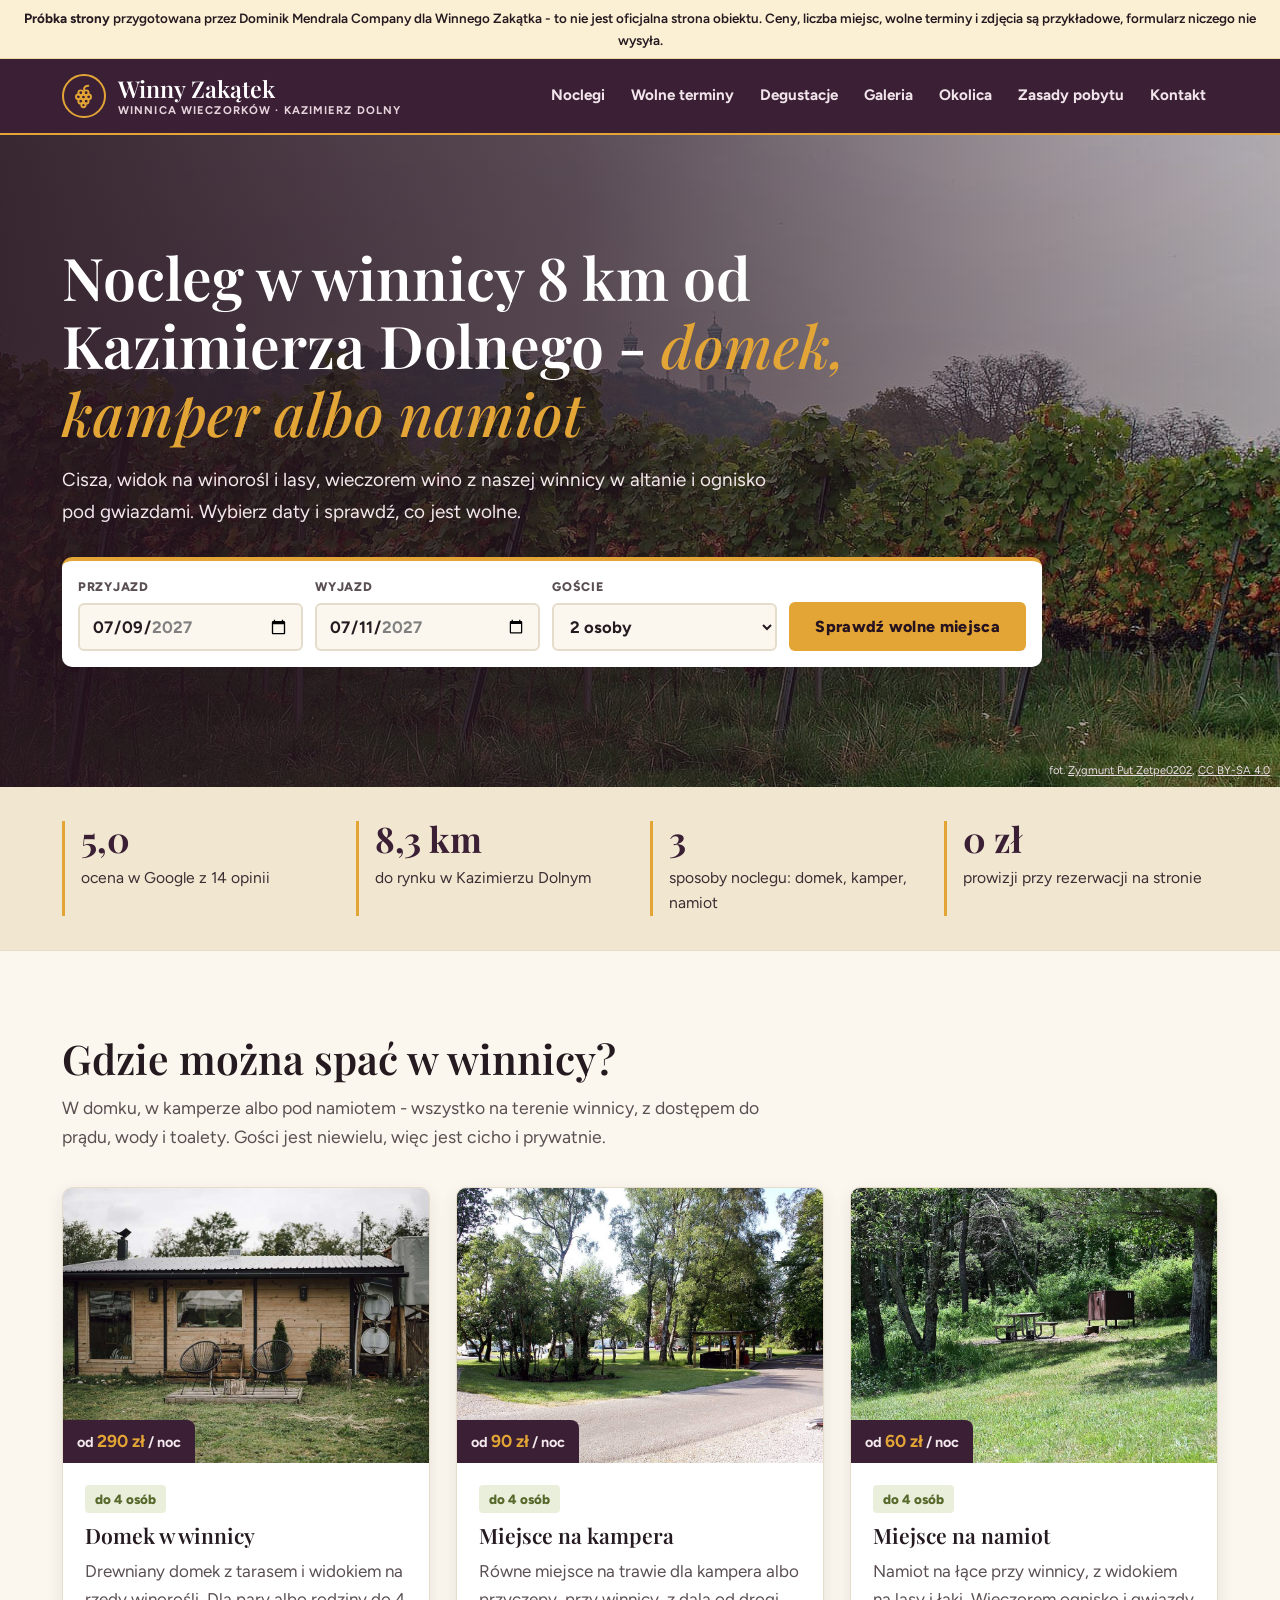
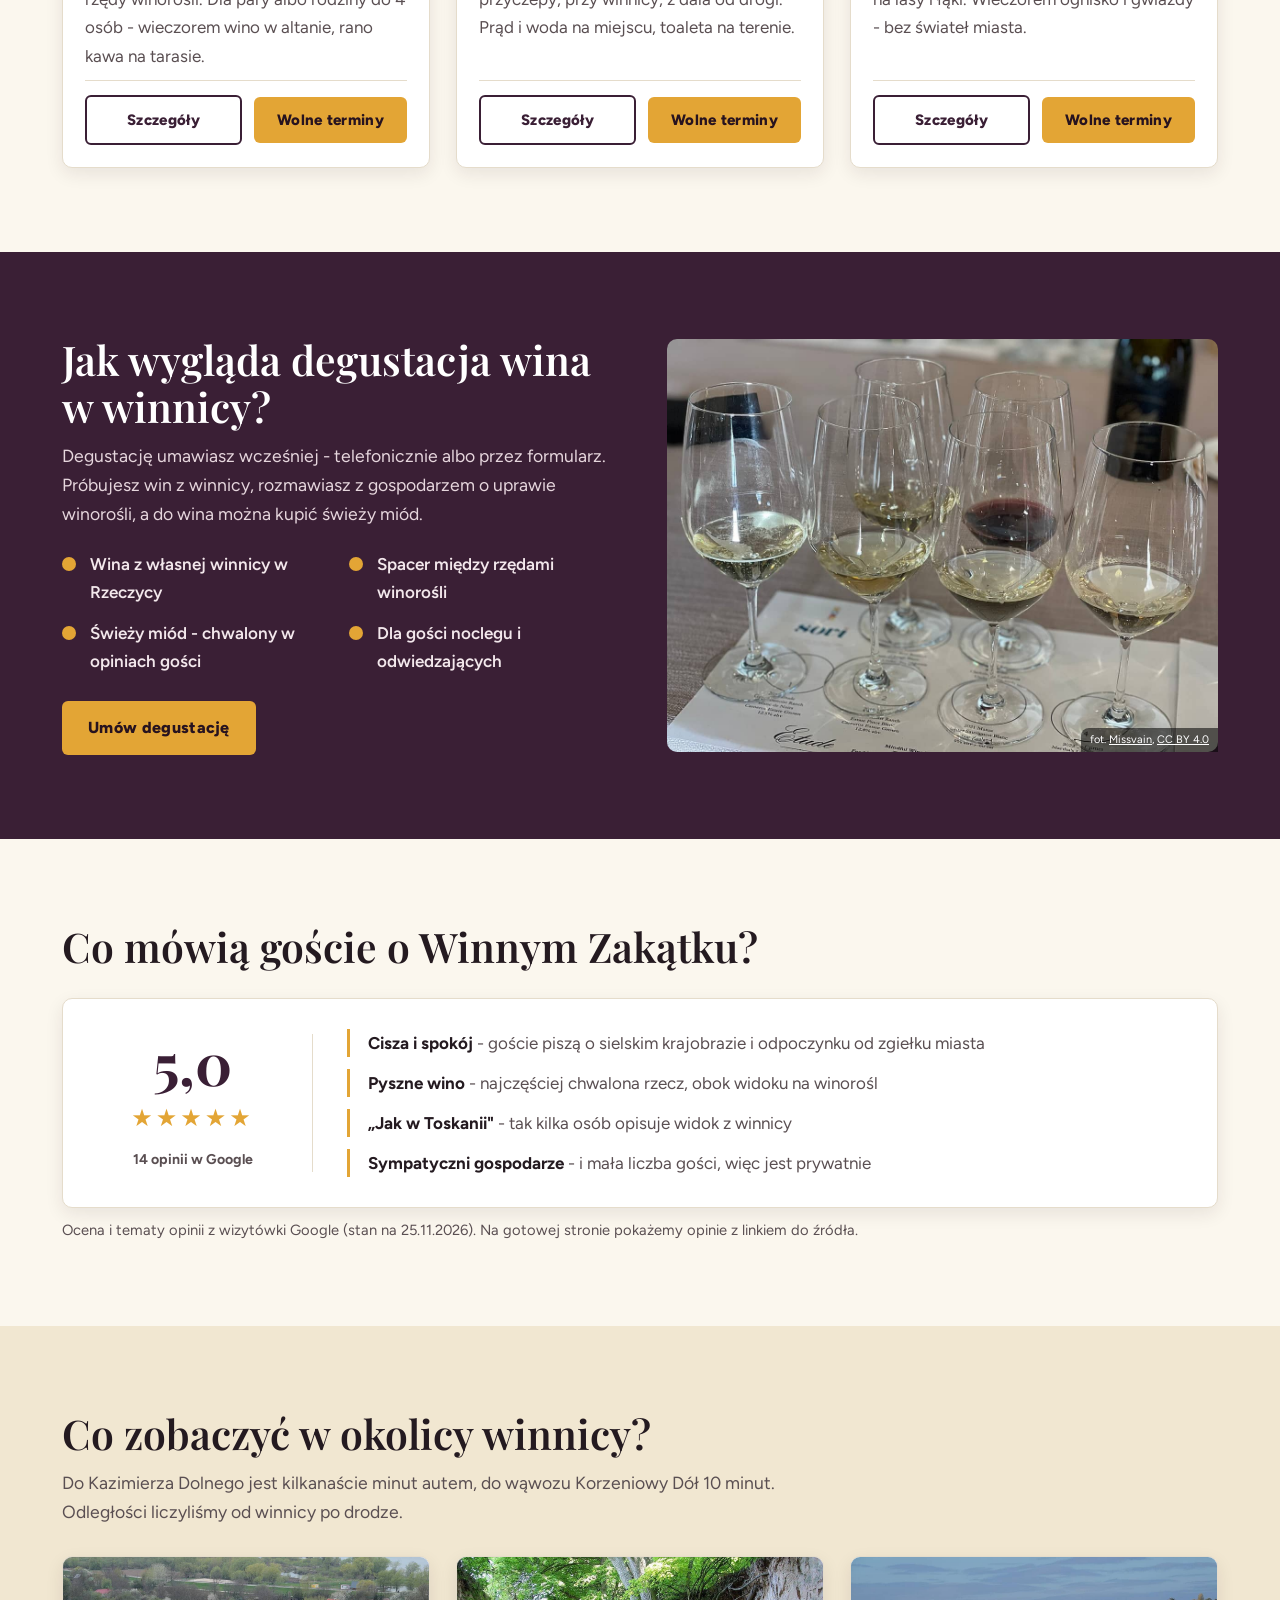
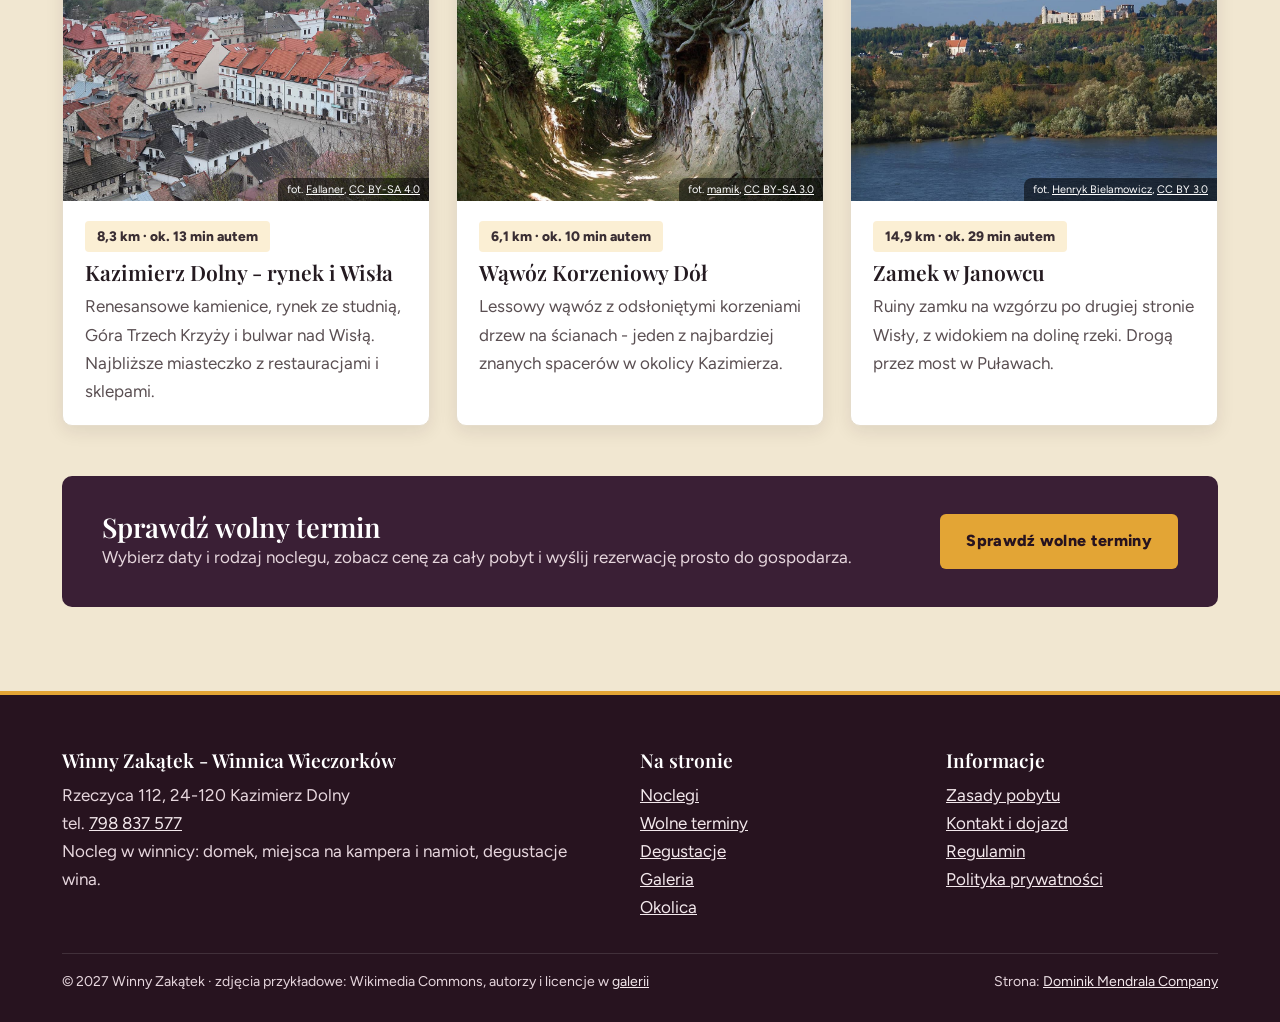
==== commit 5f963030: "Aktualizacja próbki strony Co-Authored-By: Claude Opus 5.5 <noreply@anthropic.com>" ====
--- a/index.html
+++ b/index.html
@@ -9,7 +9,7 @@
 <link rel="preconnect" href="https://fonts.googleapis.com">
 <link rel="preconnect" href="https://fonts.gstatic.com" crossorigin>
 <link rel="stylesheet" href="https://fonts.googleapis.com/css2?family=Playfair+Display:ital,wght@0,500;0,600;0,700;1,500&family=Figtree:wght@400;500;600;700;800&display=swap">
-<link rel="stylesheet" href="assets/style.css?v=20261125e">
+<link rel="stylesheet" href="assets/style.css?v=20261125f">
 </head>
 <body data-base="" data-page="start">
 <div class="demo-bar"><span class="db-long"><b>Próbka strony</b> przygotowana przez Dominik Mendrala Company dla Winnego Zakątka - to nie jest oficjalna strona obiektu. Ceny, liczba miejsc, wolne terminy i zdjęcia są przykładowe, formularz niczego nie wysyła.</span><span class="db-short"><b>Próbka strony</b> - ceny, terminy i zdjęcia przykładowe</span></div>
@@ -27,7 +27,7 @@
 <section class="hero">
   <img src="img/winnica-na-wzgorzach.jpg" alt="Rzędy winorośli na wzgórzu w słoneczny dzień" fetchpriority="high" width="1280" height="754" class="hero-bg">
   <div class="wrap">
-    <span class="eyebrow light">Rzeczyca · gmina Kazimierz Dolny</span>
+
     <h1>Nocleg w winnicy 8 km od Kazimierza Dolnego - <em>domek, kamper albo namiot</em></h1>
     <p class="lead">Cisza, widok na winorośl i lasy, wieczorem wino z naszej winnicy w altanie i ognisko pod gwiazdami. Wybierz daty i sprawdź, co jest wolne.</p>
     <form class="search" id="searchForm" action="rezerwacja/" method="get">
@@ -48,7 +48,7 @@
     <div class="fact"><strong>0 zł</strong><span>prowizji przy rezerwacji na stronie</span></div>
   </div></div>
 <section><div class="wrap">
-  <span class="eyebrow">Noclegi</span>
+
   <h2>Gdzie można spać w winnicy?</h2>
   <p class="lead">W domku, w kamperze albo pod namiotem - wszystko na terenie winnicy, z dostępem do prądu, wody i toalety. Gości jest niewielu, więc jest cicho i prywatnie.</p>
   <div class="cards"><article class="card">
@@ -64,7 +64,7 @@
 </div></section>
 <section class="band-plum"><div class="wrap split">
   <div>
-    <span class="eyebrow light">Degustacje</span>
+
     <h2>Jak wygląda degustacja wina w winnicy?</h2>
     <p class="lead">Degustację umawiasz wcześniej - telefonicznie albo przez formularz. Próbujesz win z winnicy, rozmawiasz z gospodarzem o uprawie winorośli, a do wina można kupić świeży miód.</p>
     <ul class="ticks light"><li>Wina z własnej winnicy w Rzeczycy</li><li>Spacer między rzędami winorośli</li><li>Świeży miód - chwalony w opiniach gości</li><li>Dla gości noclegu i odwiedzających</li></ul>
@@ -73,7 +73,7 @@
   <figure class="ph-fig"><img src="img/degustacja-win-kieliszki.jpg" alt="Kieliszki z białym i czerwonym winem na degustacji" loading="lazy" width="1200" height="900"><figcaption>fot. <a href="https://commons.wikimedia.org/wiki/File:Mindful_wine_tasting_-_February_2023_-_Sarah_Stierch_02.jpg" rel="nofollow noopener" target="_blank">Missvain</a>, <a href="https://creativecommons.org/licenses/by/4.0/" rel="nofollow noopener" target="_blank">CC BY 4.0</a></figcaption></figure>
 </div></section>
 <section><div class="wrap">
-  <span class="eyebrow">Opinie</span>
+
   <h2>Co mówią goście o Winnym Zakątku?</h2>
   <div class="rating-box">
     <div class="rb-score"><b>5,0</b><span class="stars" aria-hidden="true">★★★★★</span><small>14 opinii w Google</small></div>
@@ -87,7 +87,7 @@
   <p class="note">Ocena i tematy opinii z wizytówki Google (stan na 25.11.2026). Na gotowej stronie pokażemy opinie z linkiem do źródła.</p>
 </div></section>
 <section class="band-loess"><div class="wrap">
-  <span class="eyebrow">Okolica</span>
+
   <h2>Co zobaczyć w okolicy winnicy?</h2>
   <p class="lead">Do Kazimierza Dolnego jest kilkanaście minut autem, do wąwozu Korzeniowy Dół 10 minut. Odległości liczyliśmy od winnicy po drodze.</p>
   <div class="attr-grid"><article class="attr"><figure><img src="img/kazimierz-dolny-panorama.jpg" alt="Rynek w Kazimierzu Dolnym z kamienicami i Wisłą w tle" loading="lazy" width="1200" height="800"><figcaption>fot. <a href="https://commons.wikimedia.org/wiki/File:Kazimierz_Dolny_Market_Square_2017_P02.jpg" rel="nofollow noopener" target="_blank">Fallaner</a>, <a href="https://creativecommons.org/licenses/by-sa/4.0/" rel="nofollow noopener" target="_blank">CC BY-SA 4.0</a></figcaption></figure><div class="attr-body"><span class="km">8,3 km · ok. 13 min autem</span><h3>Kazimierz Dolny - rynek i Wisła</h3><p>Renesansowe kamienice, rynek ze studnią, Góra Trzech Krzyży i bulwar nad Wisłą. Najbliższe miasteczko z restauracjami i sklepami.</p></div></article><article class="attr"><figure><img src="img/wawoz-korzeniowy-dol.jpg" alt="Lessowy wąwóz Korzeniowy Dół z korzeniami drzew na ścianach" loading="lazy" width="1200" height="859"><figcaption>fot. <a href="https://commons.wikimedia.org/wiki/File:Kazimierz_Dolny,_Korzeniowy_D%C3%B3%C5%82_-_fotopolska.eu_(114825).jpg" rel="nofollow noopener" target="_blank">mamik</a>, <a href="https://creativecommons.org/licenses/by-sa/3.0/" rel="nofollow noopener" target="_blank">CC BY-SA 3.0</a></figcaption></figure><div class="attr-body"><span class="km">6,1 km · ok. 10 min autem</span><h3>Wąwóz Korzeniowy Dół</h3><p>Lessowy wąwóz z odsłoniętymi korzeniami drzew na ścianach - jeden z najbardziej znanych spacerów w okolicy Kazimierza.</p></div></article><article class="attr"><figure><img src="img/zamek-w-janowcu.jpg" alt="Ruiny zamku w Janowcu na wzgórzu nad Wisłą" loading="lazy" width="1200" height="861"><figcaption>fot. <a href="https://commons.wikimedia.org/wiki/File:Janowiec,_zamek_(HB1).jpg" rel="nofollow noopener" target="_blank">Henryk Bielamowicz</a>, <a href="https://creativecommons.org/licenses/by/3.0/" rel="nofollow noopener" target="_blank">CC BY 3.0</a></figcaption></figure><div class="attr-body"><span class="km">14,9 km · ok. 29 min autem</span><h3>Zamek w Janowcu</h3><p>Ruiny zamku na wzgórzu po drugiej stronie Wisły, z widokiem na dolinę rzeki. Drogą przez most w Puławach.</p></div></article></div>
@@ -115,6 +115,6 @@
 </footer>
 <a class="btn btn-honey mobile-cta" href="rezerwacja/">Sprawdź wolne terminy</a>
 
-<script src="assets/app.js?v=20261125e"></script>
+<script src="assets/app.js?v=20261125f"></script>
 </body>
 </html>
